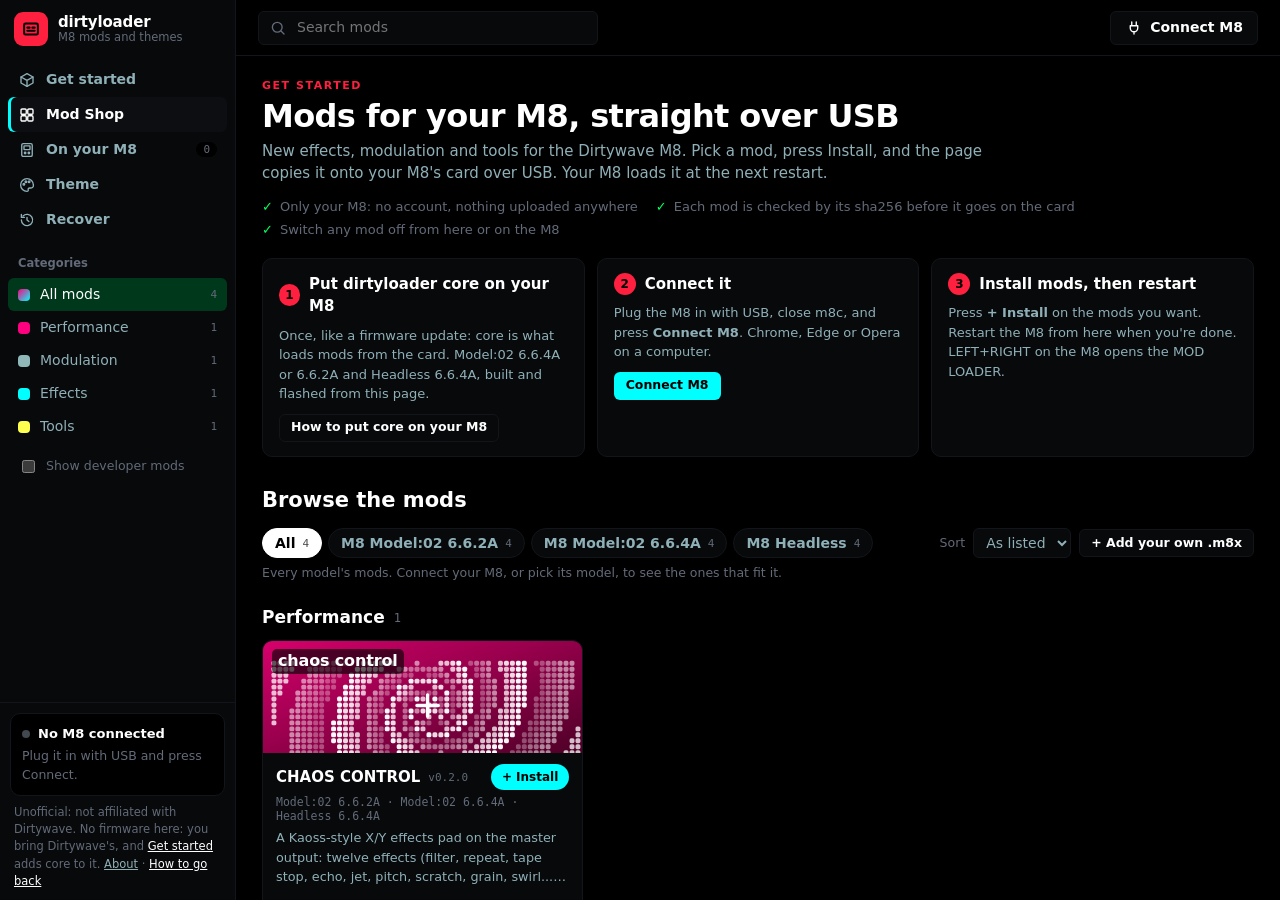
==== site/shop/index.html @ d7886835 "the mod shop: install mods, pick the theme, and put core on the M8 from the browser site/shop, publi" ====
<!doctype html>
<html lang="en">
<head>
<meta charset="utf-8">
<meta name="viewport" content="width=device-width, initial-scale=1">
<!-- Everything comes from this site; the only other thing the page talks to is your M8, over USB (Web Serial, and WebHID for its bootloader when you flash). -->
<meta http-equiv="Content-Security-Policy" content="default-src 'self'; script-src 'self'; connect-src 'self'; img-src 'self' data: blob:; style-src 'self' 'unsafe-inline'; object-src 'none'; base-uri 'none'; form-action 'none'">
<meta name="referrer" content="no-referrer">
<title>Mod Shop · dirtyloader</title>
<meta name="description" content="Mods for the Dirtywave M8: put dirtyloader core on your M8 from Dirtywave's own firmware file, then install mods and pick its theme over USB, all in the browser.">
<meta name="theme-color" content="#000000">
<link rel="icon" href="data:image/svg+xml,%3Csvg xmlns='http://www.w3.org/2000/svg' viewBox='0 0 24 24'%3E%3Crect width='24' height='24' rx='6' fill='%23ff2040'/%3E%3Cpath d='M6 7h12v10H6z' fill='none' stroke='%23000' stroke-width='2'/%3E%3Cpath d='M9 11h2M13 11h2M9 14h6' stroke='%23000' stroke-width='2'/%3E%3C/svg%3E">
<link rel="stylesheet" href="style.css">
<script type="module" src="app.js"></script>
</head>
<body>
<div class="app">

<aside class="side" aria-label="Navigation">
  <a class="brand" href="#shop" aria-label="dirtyloader: the mod shop">
    <span class="mark"><svg viewBox="0 0 24 24" aria-hidden="true"><rect x="4.5" y="6" width="15" height="12" rx="1.5"/><path d="M8 10.5h2.5M13.5 10.5H16M8 14h8"/></svg></span>
    <span class="brand-text"><strong>dirtyloader</strong><small>M8 mods and themes</small></span></a>
  <nav class="side-nav">
    <a class="nav-link" id="nav-start" href="#start">
      <svg class="ico" viewBox="0 0 24 24" aria-hidden="true"><path d="M12 3.5 4 8v8l8 4.5 8-4.5V8z"/><path d="M4 8l8 4.5L20 8M12 12.5v8"/></svg>Get started</a>
    <a class="nav-link" id="nav-shop" href="#shop">
      <svg class="ico" viewBox="0 0 24 24" aria-hidden="true"><rect x="4" y="4" width="7" height="7" rx="1.5"/><rect x="13" y="4" width="7" height="7" rx="1.5"/><rect x="4" y="13" width="7" height="7" rx="1.5"/><rect x="13" y="13" width="7" height="7" rx="1.5"/></svg>Mod Shop</a>
    <a class="nav-link" id="nav-device" href="#device">
      <svg class="ico" viewBox="0 0 24 24" aria-hidden="true"><rect x="5" y="3.5" width="14" height="17" rx="2"/><rect x="8" y="6.5" width="8" height="5" rx=".5"/><circle cx="9.5" cy="16" r="1"/><circle cx="14.5" cy="16" r="1"/></svg>On your M8<span class="badge" id="nav-count">0</span></a>
    <a class="nav-link" id="nav-theme" href="#theme">
      <svg class="ico" viewBox="0 0 24 24" aria-hidden="true"><path d="M12 3.5a8.5 8.5 0 1 0 0 17c1.3 0 1.9-.9 1.6-2-.4-1.4.5-2.5 2-2.5h1.6A3.3 3.3 0 0 0 20.5 12 8.5 8.5 0 0 0 12 3.5z"/><circle cx="7.8" cy="11" r="1.1"/><circle cx="10.5" cy="7.5" r="1.1"/><circle cx="14.8" cy="7.8" r="1.1"/></svg>Theme</a>
    <a class="nav-link" id="nav-recover" href="#recover">
      <svg class="ico" viewBox="0 0 24 24" aria-hidden="true"><path d="M4.5 12a7.5 7.5 0 1 0 2.2-5.3"/><path d="M4.5 4.5v4h4"/><path d="M12 8.5V12l2.5 2"/></svg>Recover</a>
    <h3 class="side-h">Categories</h3>
    <ul class="side-list" id="nav-cats"></ul>
    <label class="side-check"><input type="checkbox" id="show-dev"> Show developer mods</label>
  </nav>
  <div class="side-foot">
    <div class="dev-box" id="dev-box"></div>
    <p class="fine">Unofficial: not affiliated with Dirtywave. No firmware here: you bring Dirtywave's,
      and <a href="#start">Get started</a> adds core to it. <button type="button" class="linkish" id="about-open">About</button> · <a href="#recover">How to go back</a></p>
  </div>
</aside>

<header class="topbar">
  <label class="search"><svg class="ico" viewBox="0 0 24 24" aria-hidden="true"><circle cx="11" cy="11" r="6.5"/><path d="m16 16 4 4"/></svg>
    <input type="search" id="search" placeholder="Search mods" aria-label="Search mods" autocomplete="off"></label>
  <span class="grow"></span>
  <span class="pending" id="pending" hidden></span>
  <button type="button" class="btn outline" id="connect">
    <svg class="ico" viewBox="0 0 24 24" aria-hidden="true"><path d="M9 4v5M15 4v5M7 9h10v3a5 5 0 0 1-10 0zM12 17v3"/></svg><span id="connect-text">Connect M8</span></button>
</header>

<main class="content" id="content">
  <!-- MOD SHOP -->
  <section class="view" id="view-shop" aria-label="Mod Shop">
    <section class="welcome" id="welcome">
      <p class="eyebrow">Get started</p>
      <h1>Mods for your M8, straight over USB</h1>
      <p class="sub">New effects, modulation and tools for the Dirtywave M8. Pick a mod, press Install, and the page
        copies it onto your M8's card over USB. Your M8 loads it at the next restart.</p>
      <ul class="trust">
        <li>Only your M8: no account, nothing uploaded anywhere</li>
        <li>Each mod is checked by its sha256 before it goes on the card</li>
        <li>Switch any mod off from here or on the M8</li>
      </ul>
      <ol class="guide">
        <li class="gstep" id="g-core">
          <h2><span class="gnum">1</span>Put dirtyloader core on your M8</h2>
          <p class="gtext">Once, like a firmware update: core is what loads mods from the card. Model:02 6.6.4A or 6.6.2A and
            Headless 6.6.4A, built and flashed from this page.</p>
          <a class="btn outline small" href="#start">How to put core on your M8</a>
        </li>
        <li class="gstep" id="g-connect">
          <h2><span class="gnum">2</span>Connect it</h2>
          <p class="gtext" id="g-connect-text">Plug the M8 in with USB, close m8c, and press <strong>Connect M8</strong>.
            Chrome, Edge or Opera on a computer.</p>
          <button type="button" class="btn primary small" id="g-connect-btn">Connect M8</button>
        </li>
        <li class="gstep" id="g-install">
          <h2><span class="gnum">3</span>Install mods, then restart</h2>
          <p class="gtext">Press <strong>+ Install</strong> on the mods you want. Restart the M8 from here when you're
            done. LEFT+RIGHT on the M8 opens the MOD LOADER.</p>
        </li>
      </ol>
    </section>
    <h2 class="list-h">Browse the mods</h2>
    <div class="filters">
      <span class="chips" id="target-chips" role="group" aria-label="Model"></span>
      <span class="grow"></span>
      <label class="inline" for="f-sort">Sort</label>
      <select id="f-sort">
        <option value="collection">As listed</option>
        <option value="name">Name</option>
        <option value="size">Size</option>
      </select>
      <button type="button" class="btn outline small" id="add-own">+ Add your own .m8x</button>
      <input type="file" id="own-files" accept=".m8x" multiple hidden>
    </div>
    <p class="device-note" id="target-note"></p>
    <div class="shelves" id="shelves"></div>
    <p class="muted small lib-foot">Every mod here is built from the dirtyloader repository's examples, and the page
      checks each file by its sha256 before it sends it.</p>
  </section>

  <!-- ON YOUR M8 -->
  <section class="view" id="view-device" aria-labelledby="device-title" hidden>
    <header class="page-head">
      <p class="eyebrow">On your M8</p>
      <h1 id="device-title">Your M8</h1>
      <p class="sub" id="device-sub">Connect your M8 to see its mods.</p>
    </header>
    <div class="dev-actions" id="dev-actions" hidden>
      <button type="button" class="btn primary" id="restart">Restart M8</button>
      <button type="button" class="btn outline" id="refresh">Refresh</button>
      <button type="button" class="btn outline" id="add-own-2">+ Add your own .m8x</button>
    </div>
    <div class="drop" id="drop" hidden tabindex="0" role="button">
      <svg class="drop-ico" viewBox="0 0 24 24" aria-hidden="true"><path d="M12 15V4m0 0L7.5 8.5M12 4l4.5 4.5M5 15v3.5A1.5 1.5 0 0 0 6.5 20h11a1.5 1.5 0 0 0 1.5-1.5V15"/></svg>
      <span>Drop a <code>.m8x</code> here to put it on your M8, or <u>choose one</u></span>
    </div>
    <ul class="mod-rows" id="mod-rows"></ul>
    <details class="boot" id="boot" hidden><summary>The last boot, as core wrote it (status.txt)</summary><pre id="boot-text"></pre></details>
  </section>

  <!-- THEME -->
  <section class="view" id="view-theme" aria-labelledby="theme-title" hidden>
    <header class="page-head">
      <p class="eyebrow">Theme</p>
      <h1 id="theme-title">Your M8's colours</h1>
      <p class="sub">The thirteen colours of SYSTEM SETTINGS &gt; THEME. This page wears them as you pick them,
        and with your M8 connected, so does the M8.</p>
    </header>
    <div class="theme-grid">
      <section class="editor" aria-label="Edit the theme">
        <div class="theme-pick">
          <span id="tpick-label">Theme</span>
          <div class="tpick" id="tpick">
            <button type="button" class="tpick-btn" id="tpick-btn" aria-haspopup="listbox" aria-expanded="false"
              aria-labelledby="tpick-label tpick-btn"><span class="tp-name"></span><span class="tp-note"></span><span class="sw"></span><span class="chev" aria-hidden="true">▾</span></button>
            <ul class="tpick-list" id="tpick-list" role="listbox" aria-labelledby="tpick-label" tabindex="-1" hidden></ul>
          </div>
          <button type="button" class="btn outline small" id="open-m8t">Open a .m8t file</button>
          <input type="file" id="m8t-file" accept=".m8t" hidden>
          <span class="muted small" id="theme-pick-note"></span>
        </div>
        <div class="screen-wrap"><canvas id="screen" width="640" height="480" aria-label="An M8 screen in this theme"></canvas></div>
        <div class="theme-bar">
          <label class="name-field">Name <input id="theme-name" maxlength="12" spellcheck="false" autocomplete="off"></label>
          <label class="live" title="Repaint the M8 as you change a colour (it isn't kept until you Apply)"><input type="checkbox" id="live" checked> Live on the M8</label>
        </div>
        <ul class="slots" id="slots"></ul>
        <section class="ext" id="ext" aria-labelledby="ext-h">
          <h2 class="mini-h" id="ext-h">More colours <span class="muted">with dirtyloader core: the M8's own screens, in colours its THEME page doesn't have</span></h2>
          <div class="ext-bar">
            <label><input type="checkbox" data-flag="1"> Track colours</label>
            <label><input type="checkbox" data-flag="2"> Screen titles</label>
            <label><input type="checkbox" data-flag="4"> Track screens' titles follow the track</label>
            <span class="grow"></span>
            <span class="inline">Fill</span>
            <button type="button" class="chip" data-fill="RAINBOW">Rainbow</button>
            <button type="button" class="chip" data-fill="PASTEL">Pastel</button>
            <button type="button" class="chip" data-fill="NEON">Neon</button>
          </div>
          <ul class="slots" id="ext-slots"></ul>
          <p class="muted small" id="ext-note"></p>
        </section>
        <div class="theme-actions">
          <button type="button" class="btn primary" id="apply">Apply to M8</button>
          <button type="button" class="btn outline" id="revert" disabled>Put the M8's back</button>
          <button type="button" class="btn outline" id="save-mine">Keep in this browser</button>
          <button type="button" class="btn outline" id="download">Download .m8t</button>
        </div>
        <p class="muted small" id="theme-note">Apply saves it on the M8 like the THEME page does, so it stays after a power-off.</p>
      </section>
    </div>
  </section>

  <!-- GET STARTED -->
  <section class="view" id="view-start" aria-labelledby="start-title" hidden>
    <header class="page-head">
      <p class="eyebrow">Get started</p>
      <h1 id="start-title">How to use dirtyloader</h1>
      <p class="sub">dirtyloader has two parts. <strong>Core</strong> is a small addition to the M8's firmware: you put it
        on once, like a firmware update. <strong>Mods</strong> then go on the SD card from the Mod Shop, as often as you
        like. This page builds core into Dirtywave's own firmware file and flashes it, here in this tab.</p>
      <ul class="trust">
        <li>Your firmware file never leaves this tab</li>
        <li>No Dirtywave firmware is hosted here: you bring their file</li>
        <li>Dirtywave's file always takes your M8 back to stock</li>
      </ul>
    </header>

    <ol class="steps">
      <li class="step" id="st-model">
        <h2><span class="gnum">1</span>Which M8?</h2>
        <div class="chips" id="fw-models" role="radiogroup" aria-label="Your M8"></div>
        <p class="step-note" id="fw-model-note"></p>
      </li>

      <li class="step" id="st-stock">
        <h2><span class="gnum">2</span>Get Dirtywave's firmware</h2>
        <p class="step-text" id="fw-get"></p>
        <div class="drop" id="fw-drop" tabindex="0" role="button">
          <svg class="drop-ico" viewBox="0 0 24 24" aria-hidden="true"><path d="M12 15V4m0 0L7.5 8.5M12 4l4.5 4.5M5 15v3.5A1.5 1.5 0 0 0 6.5 20h11a1.5 1.5 0 0 0 1.5-1.5V15"/></svg>
          <span>Drop Dirtywave's firmware here, or the <code>.zip</code> as you downloaded it, or <u>choose it</u></span>
        </div>
        <input type="file" id="fw-file" accept=".zip,.bin,.hex" hidden>
        <p class="step-note" id="fw-stock-note">It's recognised by its sha256, and never uploaded.</p>
      </li>

      <li class="step" id="st-build">
        <h2><span class="gnum">3</span>Build</h2>
        <p class="step-text">Core goes into Dirtywave's file here, in a moment. The result is checked against the sha256
          the patch was made with before you can use it.</p>
        <button type="button" class="btn primary" id="fw-build" disabled>Build firmware with core</button>
        <div id="fw-result"></div>
      </li>

      <li class="step" id="st-flash">
        <h2><span class="gnum">4</span>Flash it</h2>
        <div class="ack-box" id="fw-ack-box">
          <p class="step-text"><strong>Before you flash:</strong> the Teensy's bootloader, in its own chip, is never
            written, and Dirtywave's file you just used takes the M8 back to stock the same way, from this page. Songs,
            samples and settings on the card stay. <a href="#recover">How to recover</a></p>
          <label class="ack"><input type="checkbox" id="fw-ack"> I know how to get my M8 back to stock</label>
        </div>
        <div class="flash-ways" id="fw-ways">
          <section class="way" id="way-usb">
            <h3>Here, over USB <span class="tag run">recommended</span></h3>
            <ol class="small">
              <li>Plug the M8 into this computer, directly if you can, and switch it on.</li>
              <li>Close m8c, TyUploader and anything else that uses the M8.</li>
              <li>Press <strong>Flash M8</strong>. The browser asks twice: first for the M8, then for its bootloader
                (shown as a Teensy or HalfKay). Pick each one.</li>
              <li>Wait about a minute. The M8 restarts with core.</li>
            </ol>
            <div class="flash-row">
              <button type="button" class="btn primary" id="fw-flash" disabled>Flash M8</button>
              <button type="button" class="btn outline small" id="fw-flash-bl" disabled title="If the M8 is already in its bootloader (a Headless: its Teensy's button)">It's already in its bootloader</button>
            </div>
            <div class="progress" id="fw-progress" hidden><div class="bar"><i></i></div><span class="small" id="fw-progress-text"></span></div>
            <p class="step-note" id="fw-usb-note"></p>
          </section>
          <section class="way" id="way-sd">
            <h3>From the SD card <span class="muted small">Model:02</span></h3>
            <p class="small">Dirtywave's own way: copy the <code>.bin</code> to the card, then on the M8
              PROJECT &gt; SYSTEM SETTINGS &gt; FIRMWARE UPDATE, pick it and confirm. Don't take the card out while it
              updates. <span class="muted">Not yet tried with a dirtyloader build: if it refuses the file, flash over
              USB.</span></p>
          </section>
          <section class="way" id="way-ty">
            <h3>With TyUploader</h3>
            <p class="small">The way Dirtywave's readme describes: open TyUploader, pick the M8, press Upload and choose
              the <code>.hex</code> from step 3.</p>
          </section>
        </div>
      </li>

      <li class="step" id="st-mods">
        <h2><span class="gnum">5</span>Add mods</h2>
        <p class="step-text">Connect the M8 here (<strong>Connect M8</strong>, top right): the sidebar shows core's
          version when it's on. Then pick mods in the <a href="#shop">Mod Shop</a> and restart the M8 to load them.
          On the M8, LEFT+RIGHT opens the MOD LOADER, and SYSTEM SETTINGS has a MODS row.</p>
        <a class="btn outline" href="#shop">Go to the Mod Shop</a>
      </li>
    </ol>
  </section>

  <!-- RECOVER -->
  <section class="view" id="view-recover" aria-labelledby="recover-title" hidden>
    <header class="page-head">
      <p class="eyebrow">Recover</p>
      <h1 id="recover-title">Getting out of trouble</h1>
      <p class="sub">From a mod that misbehaves to going all the way back to Dirtywave's firmware. Your songs, samples
        and settings stay on the card through all of it.</p>
    </header>
    <div class="rec-list">
      <section class="rec">
        <h2>A mod misbehaves</h2>
        <p>Switch it off on <a href="#device">On your M8</a>, or in the MOD LOADER on the M8 (LEFT+RIGHT), and restart.
          Or restart once with no mods at all:</p>
        <div class="flash-row">
          <button type="button" class="btn primary small" id="rec-skip">Restart without mods</button>
          <button type="button" class="btn outline small" id="rec-good">Load mods again</button>
        </div>
        <p class="step-note" id="rec-skip-note">Needs the M8 connected here.</p>
      </section>
      <section class="rec">
        <h2>It crashes or hangs while starting</h2>
        <p>Core guards the start. If the last start with mods crashed, it starts once without them by itself. If it
          hung, switch the M8 off and on: a start that didn't run for 10 s also skips the mods next time. The MODS
          page then says SKIPPED. Switch off the mod at fault, then press <strong>Load mods again</strong> here, or
          RESTART on the MODS page.</p>
      </section>
      <section class="rec">
        <h2>Back to Dirtywave's firmware</h2>
        <p>Flash Dirtywave's file as it is. Their own ways work too: the SD card's FIRMWARE UPDATE (Model:02) or
          TyUploader. Or flash it from here, with the same steps as <a href="#start">Get started</a>:</p>
        <div class="drop" id="rec-drop" tabindex="0" role="button">
          <svg class="drop-ico" viewBox="0 0 24 24" aria-hidden="true"><path d="M12 15V4m0 0L7.5 8.5M12 4l4.5 4.5M5 15v3.5A1.5 1.5 0 0 0 6.5 20h11a1.5 1.5 0 0 0 1.5-1.5V15"/></svg>
          <span>Drop Dirtywave's <code>.bin</code> (Model:02), <code>.hex</code> (Headless) or their <code>.zip</code>, or <u>choose it</u></span>
        </div>
        <input type="file" id="rec-file" accept=".zip,.bin,.hex" hidden>
        <p class="step-note" id="rec-stock-note"></p>
        <div class="flash-row">
          <button type="button" class="btn primary" id="rec-flash" disabled>Flash stock firmware</button>
          <button type="button" class="btn outline small" id="rec-flash-bl" disabled>It's already in its bootloader</button>
        </div>
        <div class="progress" id="rec-progress" hidden><div class="bar"><i></i></div><span class="small" id="rec-progress-text"></span></div>
      </section>
      <section class="rec">
        <h2>The M8 doesn't start at all</h2>
        <p>The bootloader is in the Teensy's own chip and nothing here writes it, so the M8 can always be flashed again.
          On a <strong>Headless</strong>, press the button on the Teensy: it goes into its bootloader. Then use
          <strong>It's already in its bootloader</strong> above, or TyUploader. On a <strong>Model:02</strong>,
          TyUploader or Dirtywave's support can take you through it.</p>
      </section>
      <section class="rec">
        <h2>Remove dirtyloader's files</h2>
        <p>Everything core and the mods keep is in <code>/dirtyloader</code> on the card, plus a <code>.mods</code>
          (and <code>.dldata</code>) file beside each song saved with mods. Stock firmware ignores them; delete them
          with a card reader if you like.</p>
      </section>
      <section class="rec">
        <h2>The theme</h2>
        <p>SYSTEM SETTINGS &gt; THEME on the M8 loads any theme. Core's extra colours switch off on the
          <a href="#theme">Theme</a> page, and stock firmware doesn't use them.</p>
      </section>
    </div>
  </section>
</main>

<nav class="tabbar" aria-label="Views">
  <a href="#start" id="tab-start">Start</a><a href="#shop" id="tab-shop">Mods</a><a href="#device" id="tab-device">On your M8</a><a href="#theme" id="tab-theme">Theme</a><a href="#recover" id="tab-recover">Recover</a>
</nav>
</div>

<dialog class="sheet" id="details"><form method="dialog"><button class="x" aria-label="Close">&times;</button></form><div id="details-body"></div></dialog>
<dialog class="sheet" id="about"><form method="dialog"><button class="x" aria-label="Close">&times;</button></form>
  <h2>About</h2>
  <p>dirtyloader puts mods on a Dirtywave M8. Its core, a small addition to the M8's firmware, loads the mods it finds on
    the SD card (<code>/dirtyloader/mods</code>) at boot. This page installs them over USB with Web Serial: it talks to
    core the same way <code>python -m dirtyloader.unit</code> does.</p>
  <p><a href="#start">Get started</a> builds core into Dirtywave's firmware file in this tab and flashes it over USB
    (WebHID, the Teensy's own bootloader). The page holds a patch per firmware version, not firmware: only bytes
    that come from dirtyloader, checked by sha256 against your file and the result.</p>
  <h3>Going back</h3>
  <ul>
    <li><strong>A mod misbehaves:</strong> switch it off here or in the MOD LOADER (LEFT+RIGHT), and restart. If the M8
      crashes at boot, core boots once without mods by itself.</li>
    <li><strong>Stock firmware:</strong> Dirtywave's own file, flashed from <a href="#recover">Recover</a>, the SD
      card or TyUploader. Your songs and settings stay.</li>
    <li>Everything else: <a href="#recover">Recover</a>.</li>
  </ul>
  <h3>Licences and source</h3>
  <p>dirtyloader and the mods listed here: GPL-2.0-or-later. Not affiliated with or endorsed by Dirtywave; flashing
    custom firmware is at your own risk. No Dirtywave firmware is hosted here.</p>
  <p><a href="https://github.com/irpina/dirtyloader" target="_blank" rel="noreferrer">Source</a> ·
    <a href="https://github.com/irpina/dirtyloader#readme" target="_blank" rel="noreferrer">README</a> ·
    <a href="https://github.com/irpina/dirtyloader/blob/main/docs/LOADER.md" target="_blank" rel="noreferrer">How core works</a></p>
</dialog>
<div class="toasts" id="toasts" aria-live="polite"></div>
</body>
</html>
---- site/shop/style.css ----
/* The shop wears the M8 theme you pick: every colour below is one of theme.js's tokens (BACKGROUND is --bg,
   TEXT:EMPTY makes the panels, CURSOR the buttons...). These defaults are the M8's own default theme. */
:root {
  --bg: rgb(0 0 0); --panel: rgb(7 9 11); --panel-2: rgb(12 14 17); --line: rgb(18 22 26);
  --empty: rgb(52 62 74); --info: rgb(110 122 140); --text: rgb(144 176 184); --value: rgb(255 255 255);
  --title: rgb(255 32 64); --play: rgb(0 255 96); --cursor: rgb(0 255 255); --on-cursor: rgb(0 0 0);
  --sel: rgb(0 255 128); --sel-soft: rgb(0 56 28); --on-sel: rgb(0 0 0); --scope: rgb(144 184 184);
  --low: rgb(0 255 224); --mid: rgb(255 255 80); --peak: rgb(255 0 128);
  --cursor-soft: rgb(0 46 46); --title-soft: rgb(46 6 12); --peak-soft: rgb(51 0 26); --play-soft: rgb(0 46 17);
  --r: 10px; --r-s: 6px;
  --mono: ui-monospace, "Cascadia Mono", "SF Mono", Menlo, Consolas, monospace;
  --sans: system-ui, -apple-system, "Segoe UI", Roboto, "Helvetica Neue", Arial, sans-serif;
  color-scheme: dark;
}
* { box-sizing: border-box; }
html, body { margin: 0; height: 100%; }
body { background: var(--bg); color: var(--text); font: 14px/1.5 var(--sans); }
a { color: var(--value); }
code { font-family: var(--mono); font-size: .92em; color: var(--value); }
button, input, select { font: inherit; color: inherit; }
.ico { width: 18px; height: 18px; fill: none; stroke: currentColor; stroke-width: 1.8; stroke-linecap: round; stroke-linejoin: round; flex: none; }
[hidden] { display: none !important; }
.grow { flex: 1; }
.muted { color: var(--info); }
.small { font-size: 12.5px; }

/* ---- the frame: sidebar | topbar / content --------------------------------------------------------------------- */
.app { display: grid; grid-template-columns: 236px minmax(0, 1fr); grid-template-rows: 56px 1fr; height: 100vh; }
.side { grid-row: 1 / 3; background: var(--panel); border-right: 1px solid var(--line); display: flex; flex-direction: column; min-height: 0; }
.brand { display: flex; gap: 10px; align-items: center; padding: 12px 14px; text-decoration: none; color: var(--value); }
.mark { width: 34px; height: 34px; border-radius: 9px; background: var(--title); display: grid; place-items: center; flex: none; }
.mark svg { width: 22px; height: 22px; fill: none; stroke: var(--bg); stroke-width: 2.2; stroke-linecap: round; }
.brand-text { display: flex; flex-direction: column; line-height: 1.15; }
.brand-text strong { font-size: 15px; letter-spacing: -.01em; }
.brand-text small { color: var(--info); font-size: 11.5px; }
.side-nav { flex: 1; overflow-y: auto; padding: 4px 8px; }
.nav-link { display: flex; align-items: center; gap: 10px; padding: 7px 10px; border-radius: var(--r-s); color: var(--text); text-decoration: none; font-weight: 550; }
.nav-link:hover { background: var(--panel-2); }
.nav-link.on { background: var(--panel-2); color: var(--value); box-shadow: inset 3px 0 0 var(--cursor); }
.badge { margin-left: auto; font: 11px var(--mono); color: var(--info); background: var(--bg); border-radius: 99px; padding: 1px 7px; }
.side-h { margin: 18px 10px 6px; font-size: 11.5px; font-weight: 600; color: var(--info); text-transform: none; letter-spacing: 0; }
.side-list { list-style: none; margin: 0; padding: 0; }
.side-list button { width: 100%; display: flex; align-items: center; gap: 10px; padding: 6px 10px; border: 0; background: none; border-radius: var(--r-s); cursor: pointer; text-align: left; }
.side-list button:hover { background: var(--panel-2); }
.side-list button.on { background: var(--sel-soft); color: var(--value); }
.side-list .n { margin-left: auto; font: 11px var(--mono); color: var(--info); }
.dot { width: 12px; height: 12px; border-radius: 4px; flex: none; }
.side-check { display: flex; gap: 8px; align-items: center; margin: 14px 10px; font-size: 12.5px; color: var(--info); cursor: pointer; }
.side-check input, .live input { accent-color: var(--cursor); }
.side-foot { padding: 10px; border-top: 1px solid var(--line); }
.fine { font-size: 11.5px; color: var(--info); margin: 8px 4px 0; }
.linkish { background: none; border: 0; padding: 0; color: var(--text); text-decoration: underline; cursor: pointer; font-size: inherit; }

.dev-box { border: 1px solid var(--line); background: var(--bg); border-radius: var(--r); padding: 10px 11px; font-size: 12px; }
.dev-box .dev-name { display: flex; align-items: center; gap: 8px; color: var(--value); font-weight: 600; font-size: 13px; }
.dev-box .state { width: 8px; height: 8px; border-radius: 99px; background: var(--empty); flex: none; }
.dev-box .state.on { background: var(--play); box-shadow: 0 0 0 3px var(--play-soft); }
.dev-box dl { display: grid; grid-template-columns: auto 1fr; gap: 1px 10px; margin: 6px 0 0; color: var(--info); }
.dev-box dd { margin: 0; color: var(--text); font-family: var(--mono); font-size: 11.5px; }

.topbar { display: flex; align-items: center; gap: 12px; padding: 0 22px; border-bottom: 1px solid var(--line); background: var(--bg); }
.search { display: flex; align-items: center; gap: 8px; background: var(--panel); border: 1px solid var(--line); border-radius: var(--r-s); padding: 0 10px; flex: 0 1 340px; min-width: 120px; height: 34px; color: var(--info); }
.search input { min-width: 0; }
.topbar > .btn { flex-shrink: 0; }
.search input { flex: 1; border: 0; background: none; outline: none; color: var(--value); }
.search:focus-within { border-color: var(--cursor); }
.demo-bar { margin: 0; font-size: 12px; font-weight: 700; color: var(--bg); background: var(--mid); padding: 3px 10px; border-radius: 99px; white-space: nowrap; min-width: 0; overflow: hidden; text-overflow: ellipsis; }
.pending { font-size: 12.5px; color: var(--mid); display: flex; align-items: center; gap: 8px; }
.pending button { font-size: 12px; }

.content { overflow-y: auto; padding: 22px 26px 60px; min-width: 0; }
.view { max-width: 1240px; }

/* ---- buttons ------------------------------------------------------------------------------------------------------ */
.btn { display: inline-flex; align-items: center; gap: 7px; height: 34px; padding: 0 14px; border-radius: var(--r-s); border: 1px solid transparent; cursor: pointer; font-weight: 600; text-decoration: none; white-space: nowrap; }
.btn.small { height: 28px; padding: 0 11px; font-size: 12.5px; }
.btn.primary { background: var(--cursor); color: var(--on-cursor); }
.btn.primary:hover { filter: brightness(1.08); }
.btn.outline { background: var(--panel); border-color: var(--line); color: var(--value); }
.btn.outline:hover { border-color: var(--empty); }
.btn.danger { background: none; border-color: var(--line); color: var(--peak); }
.btn:disabled { opacity: .45; cursor: default; filter: none; }
.btn:focus-visible, .pill:focus-visible, .chip:focus-visible, a:focus-visible, .linkish:focus-visible { outline: 2px solid var(--cursor); outline-offset: 2px; }
.round { width: 26px; height: 26px; border-radius: 99px; border: 1px solid var(--line); background: none; display: inline-grid; place-items: center; cursor: pointer; }

/* ---- the welcome ---------------------------------------------------------------------------------------------------- */
.eyebrow { margin: 0 0 4px; font-size: 11px; font-weight: 700; letter-spacing: .14em; text-transform: uppercase; color: var(--title); }
h1 { margin: 0 0 6px; font-size: 32px; line-height: 1.1; letter-spacing: -.02em; color: var(--value); }
.sub { margin: 0 0 12px; max-width: 760px; color: var(--text); font-size: 15px; }
.trust { list-style: none; margin: 0 0 18px; padding: 0; display: flex; flex-wrap: wrap; gap: 4px 18px; font-size: 13px; color: var(--info); }
.trust li::before { content: "\2713"; color: var(--play); margin-right: 7px; font-weight: 700; }
.guide { list-style: none; margin: 0 0 28px; padding: 0; display: grid; grid-template-columns: repeat(3, 1fr); gap: 12px; }
.gstep { background: var(--panel); border: 1px solid var(--line); border-radius: var(--r); padding: 14px 16px; }
.gstep.done { border-color: var(--play-soft); }
.gstep h2 { margin: 0 0 8px; font-size: 15px; display: flex; gap: 9px; align-items: center; color: var(--value); }
.gnum { width: 22px; height: 22px; border-radius: 99px; background: var(--title); color: var(--bg); display: inline-grid; place-items: center; font-size: 12px; font-weight: 800; }
.gstep.done .gnum { background: var(--play); }
.gstep.done .gnum::after { content: ""; }
.gtext { margin: 0 0 10px; font-size: 13px; color: var(--text); }

/* ---- the shelves ------------------------------------------------------------------------------------------------------ */
.list-h { margin: 0 0 12px; font-size: 21px; color: var(--value); }
.filters { display: flex; flex-wrap: wrap; align-items: center; gap: 8px; margin-bottom: 6px; }
.chips { display: flex; gap: 6px; flex-wrap: wrap; }
.chip { height: 30px; padding: 0 12px; border-radius: 99px; border: 1px solid var(--line); background: var(--panel); cursor: pointer; font-weight: 550; display: inline-flex; align-items: center; gap: 7px; }
.chip .n { font: 11px var(--mono); color: var(--info); }
.chip.on { background: var(--value); color: var(--bg); border-color: var(--value); }
.chip.on .n { color: var(--bg); opacity: .7; }
.inline { font-size: 12.5px; color: var(--info); }
select { height: 30px; border-radius: var(--r-s); border: 1px solid var(--line); background: var(--panel); padding: 0 8px; }
.device-note { margin: 4px 0 14px; font-size: 12.5px; color: var(--info); min-height: 1em; }
.shelf h3 { margin: 22px 0 10px; font-size: 17px; color: var(--value); display: flex; align-items: center; gap: 9px; }
.shelf h3 .n { font: 12px var(--mono); color: var(--info); font-weight: 400; }
.cards { display: grid; grid-template-columns: repeat(auto-fill, minmax(268px, 1fr)); gap: 14px; }
.card { background: var(--panel); border: 1px solid var(--line); border-radius: var(--r); overflow: hidden; display: flex; flex-direction: column; transition: border-color .15s, transform .15s; }
.card:hover { border-color: var(--empty); }
.card.installed { border-color: var(--play-soft); }
.cover { position: relative; height: 112px; cursor: pointer; overflow: hidden; border: 0; padding: 0; width: 100%; display: block; background: var(--panel-2); }
.cover svg { position: absolute; inset: 0; width: 100%; height: 100%; }
.cover .cv-title { position: absolute; left: 9px; top: 8px; padding: 0 6px 1px; border-radius: 5px; background: color-mix(in srgb, var(--bg) 62%, transparent); font-weight: 800; font-size: 16px; letter-spacing: -.01em; color: var(--value); text-transform: lowercase; }
.card-body { padding: 11px 13px 6px; display: flex; flex-direction: column; gap: 5px; flex: 1; }
.card-top { display: flex; align-items: center; gap: 8px; }
.card-top h4 { margin: 0; font-size: 15px; color: var(--value); }
.ver { font: 11px var(--mono); color: var(--info); }
.pill { margin-left: auto; height: 26px; padding: 0 11px; border-radius: 99px; border: 0; background: var(--cursor); color: var(--on-cursor); font-weight: 700; font-size: 12px; cursor: pointer; white-space: nowrap; }
.pill.in { background: var(--play-soft); color: var(--play); box-shadow: inset 0 0 0 1px var(--play); }
.pill.upd { background: var(--mid); color: var(--bg); }
.pill:disabled { background: var(--panel-2); color: var(--info); cursor: default; box-shadow: none; }
.meta { font: 11.5px var(--mono); color: var(--info); }
.summary { margin: 0; font-size: 12.8px; color: var(--text); display: -webkit-box; -webkit-line-clamp: 3; -webkit-box-orient: vertical; overflow: hidden; }
.card-foot { display: flex; align-items: center; gap: 12px; padding: 8px 13px 11px; font-size: 12px; color: var(--info); }
.card-foot .grow + button, .card-foot a { font-size: 12px; }
.card-foot button { background: none; border: 0; padding: 0; cursor: pointer; color: var(--text); }
.card-foot button:hover, .card-foot a:hover { color: var(--value); }
.card-foot a { color: var(--text); text-decoration: none; }
.prog { height: 3px; background: var(--line); }
.prog i { display: block; height: 100%; width: 0; background: var(--scope); transition: width .1s; }
.lib-foot { margin-top: 26px; }

/* ---- on your M8 -------------------------------------------------------------------------------------------------------- */
.page-head { margin-bottom: 16px; }
.dev-actions { display: flex; gap: 8px; flex-wrap: wrap; margin-bottom: 14px; }
.drop { display: flex; align-items: center; gap: 12px; padding: 16px; border: 1.5px dashed var(--empty); border-radius: var(--r); color: var(--info); cursor: pointer; margin-bottom: 14px; }
.drop.over { border-color: var(--cursor); background: var(--cursor-soft); color: var(--value); }
.drop-ico { width: 24px; height: 24px; fill: none; stroke: currentColor; stroke-width: 1.8; flex: none; }
.mod-rows { list-style: none; margin: 0; padding: 0; display: grid; gap: 8px; }
.mod-row { display: grid; grid-template-columns: 44px 1fr auto auto auto; gap: 14px; align-items: center; background: var(--panel); border: 1px solid var(--line); border-radius: var(--r); padding: 10px 14px; }
.mod-row.flash { border-color: var(--cursor); }
.mod-row .ic { width: 44px; height: 44px; border-radius: 8px; overflow: hidden; background: var(--panel-2); }
.mod-row .ic svg { width: 100%; height: 100%; }
.mod-row h4 { margin: 0; color: var(--value); font-size: 14.5px; }
.mod-row .meta { margin-top: 2px; }
.tag { font: 600 11px var(--sans); padding: 3px 9px; border-radius: 99px; white-space: nowrap; }
.tag.run { background: var(--play-soft); color: var(--play); }
.tag.next { background: var(--cursor-soft); color: var(--cursor); }
.tag.off { background: var(--panel-2); color: var(--info); }
.tag.err { background: var(--peak-soft); color: var(--peak); }
.switch { position: relative; width: 40px; height: 22px; border-radius: 99px; background: var(--panel-2); border: 1px solid var(--line); cursor: pointer; padding: 0; }
.switch::after { content: ""; position: absolute; top: 2px; left: 2px; width: 16px; height: 16px; border-radius: 99px; background: var(--info); transition: left .15s, background .15s; }
.switch[aria-checked="true"] { background: var(--play-soft); border-color: var(--play); }
.switch[aria-checked="true"]::after { left: 20px; background: var(--play); }
.empty { padding: 26px; text-align: center; color: var(--info); border: 1px dashed var(--line); border-radius: var(--r); }
.boot { margin-top: 18px; }
.boot summary { cursor: pointer; color: var(--info); font-size: 13px; }
.boot pre { background: var(--panel); border: 1px solid var(--line); border-radius: var(--r-s); padding: 12px; font: 12px/1.5 var(--mono); color: var(--text); white-space: pre-wrap; }

/* ---- theme ------------------------------------------------------------------------------------------------------------------ */
.theme-grid { max-width: 980px; }
.theme-pick { display: flex; flex-wrap: wrap; gap: 10px; align-items: center; margin-bottom: 12px; }
#tpick-label { font-size: 12.5px; color: var(--info); }
.tpick { position: relative; min-width: 0; }
.tpick-btn, .tpick-list li[role=option] { display: grid; grid-template-columns: auto 1fr auto; gap: 10px; align-items: center; }
.tpick-btn { grid-template-columns: auto 1fr auto 14px; width: 420px; max-width: 100%; height: 36px; padding: 0 10px; border-radius: var(--r-s); border: 1px solid var(--line); background: var(--panel); cursor: pointer; text-align: left; }
.tpick-btn:hover { border-color: var(--empty); }
.tpick-btn:focus-visible, .tpick-btn[aria-expanded=true] { outline: 2px solid var(--cursor); outline-offset: 1px; }
.tp-name { font: 700 12.5px var(--mono); color: var(--value); white-space: nowrap; }
.tp-note { font-size: 11.5px; color: var(--info); white-space: nowrap; overflow: hidden; text-overflow: ellipsis; }
.tpick .sw { display: flex; gap: 2px; }
.tpick .sw i { width: 11px; height: 11px; border-radius: 2px; box-shadow: inset 0 0 0 1px rgb(127 127 127 / .35); }
.chev { color: var(--info); font-size: 12px; }
.tpick-list { position: absolute; z-index: 20; top: calc(100% + 4px); left: 0; width: max(100%, 420px); max-width: calc(100vw - 32px); max-height: min(60vh, 460px); overflow-y: auto; margin: 0; padding: 4px; list-style: none; background: var(--panel-2); border: 1px solid var(--line); border-radius: var(--r-s); box-shadow: 0 10px 30px rgb(0 0 0 / .45); }
.tpick-list:focus { outline: none; }
.tpick-list .tp-group { padding: 8px 8px 4px; font: 700 10.5px var(--mono); letter-spacing: .06em; text-transform: uppercase; color: var(--title); }
.tpick-list li[role=option] { padding: 6px 8px; border-radius: 4px; cursor: pointer; }
.tpick-list li[role=option][aria-selected=true] { background: var(--sel-soft); }
.tpick-list li[role=option].active { box-shadow: inset 0 0 0 1px var(--cursor); background: var(--cursor-soft); }
.mini-h { margin: 0 0 8px; font-size: 12px; font-weight: 700; color: var(--info); }
.editor { min-width: 0; }
.screen-wrap { background: var(--panel); border: 1px solid var(--line); border-radius: var(--r); padding: 14px; display: grid; place-items: center; }
#screen { width: min(100%, 640px); aspect-ratio: 4 / 3; image-rendering: pixelated; border-radius: 6px; box-shadow: 0 0 0 6px var(--panel-2); }
.theme-bar { display: flex; flex-wrap: wrap; gap: 14px; align-items: center; margin: 14px 0 10px; }
.name-field { display: flex; align-items: center; gap: 8px; font-size: 12.5px; color: var(--info); }
.name-field input { width: 150px; height: 30px; border-radius: var(--r-s); border: 1px solid var(--line); background: var(--panel); padding: 0 9px; font-family: var(--mono); text-transform: uppercase; color: var(--value); }
.live { display: flex; gap: 7px; align-items: center; font-size: 12.5px; color: var(--info); cursor: pointer; }
.slots { list-style: none; margin: 0; padding: 0; display: grid; grid-template-columns: repeat(auto-fill, minmax(270px, 1fr)); gap: 6px; }
.slot { display: grid; grid-template-columns: 38px 1fr 76px; gap: 10px; align-items: center; padding: 6px 8px; border-radius: var(--r-s); background: var(--panel); border: 1px solid var(--line); }
.slot:hover, .slot:focus-within { border-color: var(--empty); }
.slot input[type=color] { width: 38px; height: 30px; padding: 0; border: 1px solid var(--line); border-radius: 5px; background: none; cursor: pointer; }
.slot input[type=color]::-webkit-color-swatch-wrapper { padding: 2px; }
.slot input[type=color]::-webkit-color-swatch { border: 0; border-radius: 3px; }
.slot b { display: block; font: 700 12px var(--mono); color: var(--value); }
.slot span { font-size: 11px; color: var(--info); }
.slot .hex { width: 76px; height: 28px; border-radius: 5px; border: 1px solid var(--line); background: var(--bg); color: var(--text); font: 12px var(--mono); padding: 0 7px; }
.ext { margin-top: 18px; padding-top: 14px; border-top: 1px solid var(--line); }
.ext .mini-h span { font-weight: 400; margin-left: 6px; }
.ext-bar { display: flex; flex-wrap: wrap; gap: 8px 16px; align-items: center; margin-bottom: 10px; font-size: 12.5px; color: var(--text); }
.ext-bar label { display: flex; gap: 7px; align-items: center; cursor: pointer; }
.ext-bar input { accent-color: var(--cursor); }
.ext-bar .chip { height: 26px; font-size: 12px; }
.ext.off .slots { opacity: .45; }
.theme-actions { display: flex; flex-wrap: wrap; gap: 8px; margin-top: 14px; }

/* ---- sheets and toasts ---------------------------------------------------------------------------------------------------------- */
.sheet { border: 1px solid var(--line); border-radius: 14px; background: var(--panel); color: var(--text); width: min(640px, 94vw); padding: 22px 24px; }
.sheet::backdrop { background: rgb(0 0 0 / .55); }
.sheet h2 { margin: 0 0 4px; color: var(--value); }
.sheet h3 { margin: 18px 0 6px; color: var(--value); font-size: 14px; }
.sheet .x { position: absolute; right: 12px; top: 10px; background: none; border: 0; font-size: 22px; color: var(--info); cursor: pointer; }
.sheet dl { display: grid; grid-template-columns: 110px 1fr; gap: 4px 12px; font-size: 13px; }
.sheet dt { color: var(--info); }
.sheet dd { margin: 0; overflow-wrap: anywhere; }
.sheet .hash { font: 11px var(--mono); color: var(--info); }
.sheet ul { padding-left: 18px; }
.toasts { position: fixed; right: 18px; bottom: 18px; display: grid; gap: 8px; z-index: 10; }
.toast { background: var(--panel-2); border: 1px solid var(--line); border-left: 3px solid var(--play); border-radius: var(--r-s); padding: 10px 14px; max-width: 380px; box-shadow: 0 8px 24px rgb(0 0 0 / .35); display: flex; gap: 12px; align-items: center; font-size: 13px; color: var(--value); }
.toast.bad { border-left-color: var(--peak); }
.toast.warn { border-left-color: var(--mid); }
.tabbar { display: none; }

/* ---- a phone ------------------------------------------------------------------------------------------------------------------------- */
@media (max-width: 860px) {
  .app { grid-template-columns: minmax(0, 1fr); grid-template-rows: 56px 1fr 52px; }
  .side { display: none; }
  .topbar { padding: 0 12px; }
  .content { padding: 16px 16px 40px; }
  .guide { grid-template-columns: 1fr; }
  .tpick { flex: 1; }
  .tpick-btn { width: 100%; }
  .tpick-list { width: 100%; }
  .mod-row { grid-template-columns: 40px 1fr auto; }
  .mod-row .tag { grid-column: 2; justify-self: start; }
  h1 { font-size: 25px; }
  .tabbar { display: flex; border-top: 1px solid var(--line); background: var(--panel); }
  .tabbar a { flex: 1; display: grid; place-items: center; color: var(--info); text-decoration: none; font-weight: 600; font-size: 13px; }
  .tabbar a.on { color: var(--value); box-shadow: inset 0 2px 0 var(--cursor); }
}

/* ---- get started / recover --------------------------------------------------------------------------------------- */
.steps { list-style: none; margin: 0; padding: 0; display: grid; gap: 12px; max-width: 980px; }
.step { background: var(--panel); border: 1px solid var(--line); border-radius: var(--r); padding: 16px 18px; }
.step.done { border-color: var(--play-soft); }
.step.done > h2 .gnum { background: var(--play); }
.step.dim > :not(h2):not(.ack-box) { opacity: .55; }
.step h2 { margin: 0 0 10px; font-size: 16px; display: flex; gap: 9px; align-items: center; color: var(--value); }
.step-text { margin: 0 0 10px; font-size: 13.5px; color: var(--text); max-width: 800px; }
.step-note { margin: 8px 0 0; font-size: 12.5px; color: var(--info); }
.step-note.ok { color: var(--play); }
.step-note.bad { color: var(--peak); }
.step .drop { margin: 0; }
.facts { display: grid; grid-template-columns: 140px 1fr; gap: 4px 12px; font-size: 13px; margin: 10px 0; }
.facts dt { color: var(--info); }
.facts dd { margin: 0; overflow-wrap: anywhere; }
.mono { font-family: var(--mono); font-size: 12px; }
.downloads { display: flex; flex-wrap: wrap; gap: 8px; }
.downloads .dl { display: grid; gap: 2px; padding: 9px 13px; border-radius: var(--r-s); border: 1px solid var(--line); background: var(--panel-2); color: var(--value); text-decoration: none; font-weight: 600; font-size: 13px; }
.downloads .dl:hover { border-color: var(--cursor); }
.downloads .dl[aria-disabled=true] { opacity: .5; }
.ack-box { border: 1px solid var(--mid); background: var(--panel-2); border-radius: var(--r-s); padding: 10px 14px; margin-bottom: 12px; }
.ack-box .step-text { margin-bottom: 8px; }
.ack { display: flex; gap: 8px; align-items: center; font-weight: 600; font-size: 13.5px; color: var(--value); cursor: pointer; }
.flash-ways { display: grid; grid-template-columns: 1.4fr 1fr 1fr; gap: 10px; }
.way { border: 1px solid var(--line); border-radius: var(--r-s); padding: 12px 14px; background: var(--bg); }
.way h3 { margin: 0 0 8px; font-size: 14px; color: var(--value); display: flex; gap: 8px; align-items: center; flex-wrap: wrap; }
.way ol { margin: 0 0 10px; padding-left: 18px; color: var(--text); }
.way ol li { margin-bottom: 3px; }
.way p { margin: 0; color: var(--text); }
.flash-row { display: flex; flex-wrap: wrap; gap: 8px; align-items: center; }
.progress { margin-top: 10px; display: grid; gap: 5px; }
.progress .bar { height: 8px; border-radius: 99px; background: var(--panel-2); overflow: hidden; }
.progress .bar i { display: block; height: 100%; width: 0; background: var(--scope); transition: width .15s; }
.rec-list { display: grid; grid-template-columns: repeat(2, minmax(0, 1fr)); gap: 12px; max-width: 1100px; }
.rec { background: var(--panel); border: 1px solid var(--line); border-radius: var(--r); padding: 14px 16px; }
.rec h2 { margin: 0 0 8px; font-size: 15px; color: var(--value); }
.rec p { margin: 0 0 10px; font-size: 13.5px; color: var(--text); }
.rec .drop { margin-bottom: 4px; }
@media (max-width: 1000px) { .flash-ways { grid-template-columns: 1fr; } .rec-list { grid-template-columns: 1fr; } }
@media (max-width: 860px) { .facts { grid-template-columns: 1fr; } .tabbar a { font-size: 11.5px; } }
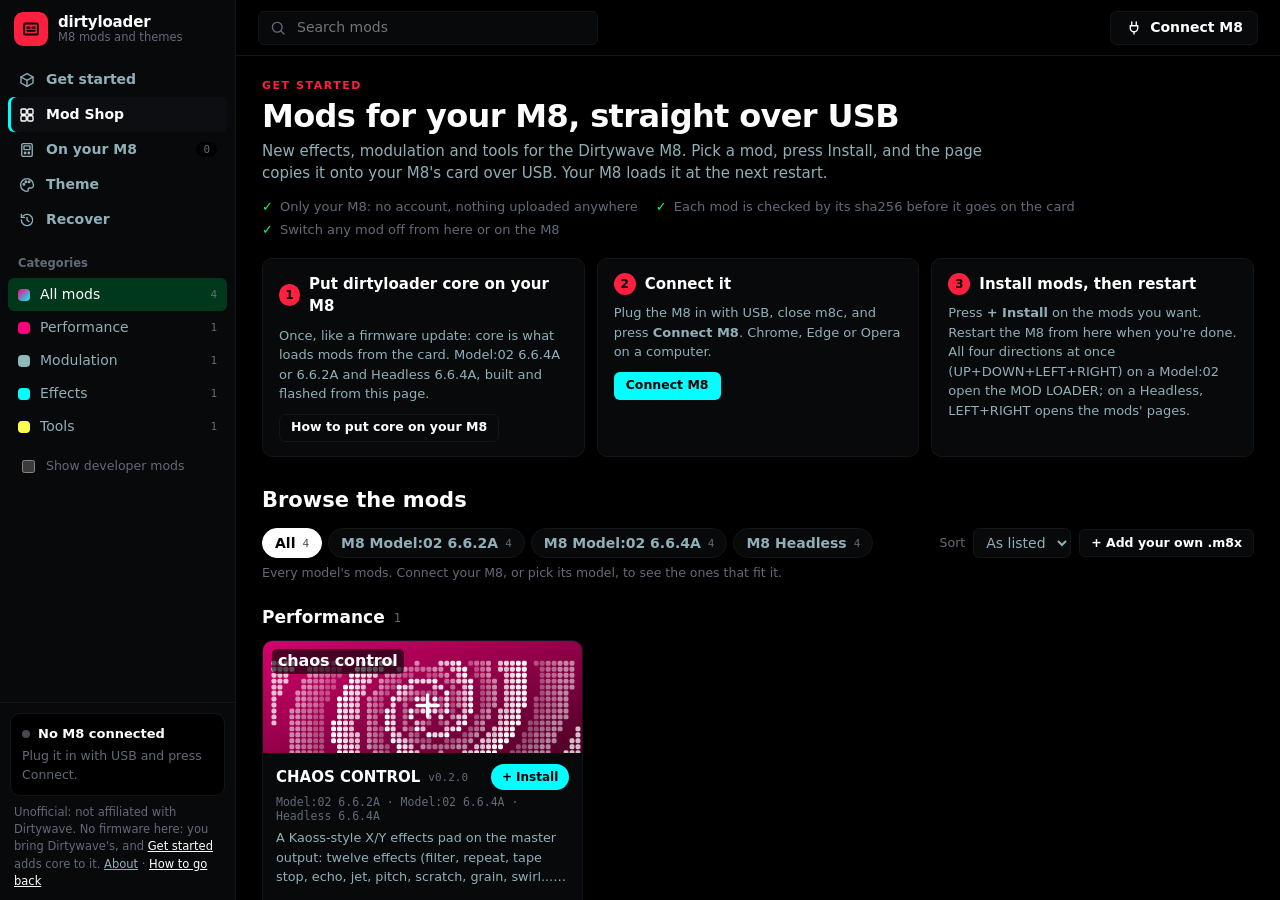
==== commit 3335b84a: "MOD LOADER on all four directions, EDIT opens CHAOS CONTROL, animated 20x20 icons Model:02: - all fo" ====
--- a/site/shop/index.html
+++ b/site/shop/index.html
@@ -80,7 +80,7 @@
         <li class="gstep" id="g-install">
           <h2><span class="gnum">3</span>Install mods, then restart</h2>
           <p class="gtext">Press <strong>+ Install</strong> on the mods you want. Restart the M8 from here when you're
-            done. LEFT+RIGHT on the M8 opens the MOD LOADER.</p>
+            done. All four directions at once (UP+DOWN+LEFT+RIGHT) on a Model:02 open the MOD LOADER; on a Headless, LEFT+RIGHT opens the mods' pages.</p>
         </li>
       </ol>
     </section>
@@ -261,7 +261,7 @@
         <h2><span class="gnum">5</span>Add mods</h2>
         <p class="step-text">Connect the M8 here (<strong>Connect M8</strong>, top right): the sidebar shows core's
           version when it's on. Then pick mods in the <a href="#shop">Mod Shop</a> and restart the M8 to load them.
-          On the M8, LEFT+RIGHT opens the MOD LOADER, and SYSTEM SETTINGS has a MODS row.</p>
+          On a Model:02, all four directions at once open the MOD LOADER (LEFT+RIGHT on a Headless), and SYSTEM SETTINGS has a MODS row.</p>
         <a class="btn outline" href="#shop">Go to the Mod Shop</a>
       </li>
     </ol>
@@ -278,7 +278,7 @@
     <div class="rec-list">
       <section class="rec">
         <h2>A mod misbehaves</h2>
-        <p>Switch it off on <a href="#device">On your M8</a>, or in the MOD LOADER on the M8 (LEFT+RIGHT), and restart.
+        <p>Switch it off on <a href="#device">On your M8</a>, or in the MOD LOADER on the M8 (all four directions; SHIFT+EDIT on a mod), and restart.
           Or restart once with no mods at all:</p>
         <div class="flash-row">
           <button type="button" class="btn primary small" id="rec-skip">Restart without mods</button>
@@ -347,7 +347,7 @@
     that come from dirtyloader, checked by sha256 against your file and the result.</p>
   <h3>Going back</h3>
   <ul>
-    <li><strong>A mod misbehaves:</strong> switch it off here or in the MOD LOADER (LEFT+RIGHT), and restart. If the M8
+    <li><strong>A mod misbehaves:</strong> switch it off here or in the MOD LOADER (all four directions), and restart. If the M8
       crashes at boot, core boots once without mods by itself.</li>
     <li><strong>Stock firmware:</strong> Dirtywave's own file, flashed from <a href="#recover">Recover</a>, the SD
       card or TyUploader. Your songs and settings stay.</li>
